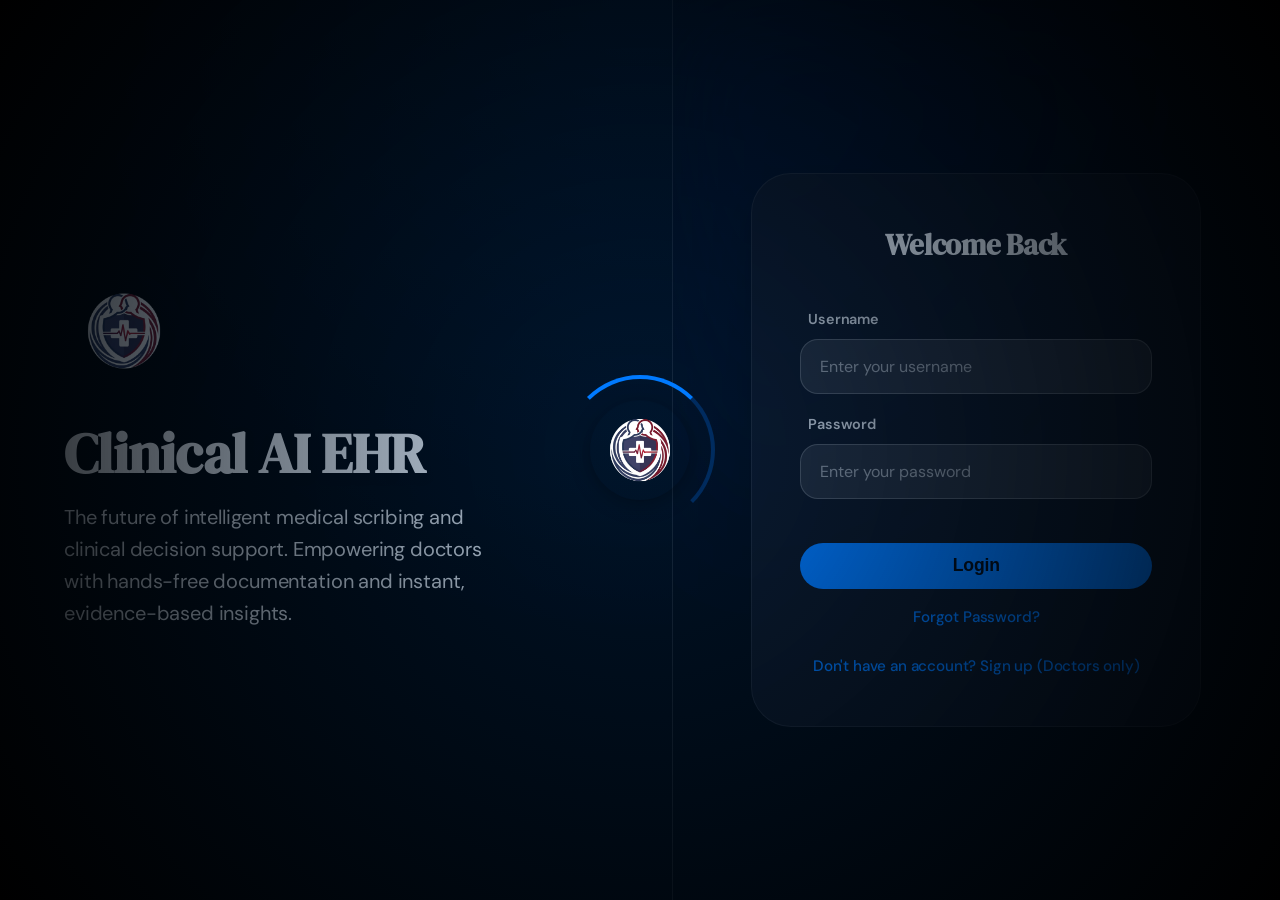
==== admin.html @ ba279bf6 "refactor: clean up non-essential files, optimize dashboard design, and implement scoped reports, med" ====
<!DOCTYPE html>
<html lang="en">
<head>
  <meta charset="UTF-8">
  <meta name="viewport" content="width=device-width, initial-scale=1.0">
  <title>Admin Dashboard — Health Sync EHR</title>
  <link rel="icon" type="image/png" href="favicon.png">
  <link href="https://fonts.googleapis.com/css2?family=DM+Sans:wght@400;500;600;700&family=DM+Serif+Display&display=swap" rel="stylesheet">
  <script src="storage.js"></script>
  <style>
    *, *::before, *::after { box-sizing: border-box; margin: 0; padding: 0; }

    :root {
      --bg-color: #000000;
      --card-bg: rgba(18, 18, 24, 0.7);
      --text-main: #ffffff;
      --text-muted: rgba(255, 255, 255, 0.6);
      --border-color: rgba(255, 255, 255, 0.08);
      --primary-color: #007aff;
      --primary-hover: #0063cc;
      --primary-light: rgba(0, 122, 255, 0.15);
      --danger-color: #ff3b30;
      --danger-hover: #d62b22;
      --shadow: 0 20px 40px -10px rgba(0, 0, 0, 0.6), 0 10px 20px -5px rgba(0, 0, 0, 0.3);
      --blur-intensity: blur(40px) saturate(180%);
    }

    body {
      font-family: 'DM Sans', sans-serif;
      background-color: var(--bg-color);
      background-image: radial-gradient(circle at 50% 0%, rgba(0, 122, 255, 0.1) 0%, transparent 60%);
      background-attachment: fixed;
      color: var(--text-main);
      min-height: 100vh;
      overflow: hidden;
    }

    /* ─── Shell Layout ─────────────────────────────── */
    .admin-shell {
      display: flex;
      height: 100vh;
      overflow: hidden;
    }

    /* ─── Sidebar ────────────────────────────────── */
    .admin-sidebar {
      width: 68px;
      background: rgba(18, 18, 24, 0.95);
      border-right: 1px solid var(--border-color);
      display: flex;
      flex-direction: column;
      align-items: center;
      padding: 16px 0 20px;
      gap: 0;
      flex-shrink: 0;
      z-index: 100;
    }

    .sidebar-logo {
      width: 40px;
      height: 40px;
      margin-bottom: 28px;
    }
    .sidebar-logo img {
      width: 40px;
      height: 40px;
      border-radius: 10px;
      object-fit: contain;
    }

    .sidebar-nav {
      display: flex;
      flex-direction: column;
      align-items: center;
      gap: 4px;
      flex: 1;
    }

    .nav-item {
      width: 44px;
      height: 44px;
      border-radius: 12px;
      border: none;
      background: transparent;
      color: rgba(255,255,255,0.45);
      cursor: pointer;
      display: flex;
      align-items: center;
      justify-content: center;
      transition: all 0.18s ease;
      position: relative;
    }
    .nav-item:hover {
      background: rgba(255,255,255,0.1);
      color: rgba(255,255,255,0.85);
    }
    .nav-item.active {
      background: var(--primary-color);
      color: #fff;
      box-shadow: 0 4px 14px var(--primary-light);
    }
    .nav-item svg { width: 20px; height: 20px; }

    .nav-tooltip {
      position: absolute;
      left: 54px;
      background: #1d1d2e;
      color: #fff;
      font-size: 11px;
      font-weight: 600;
      padding: 4px 10px;
      border-radius: 6px;
      white-space: nowrap;
      opacity: 0;
      pointer-events: none;
      transition: opacity 0.15s;
      z-index: 999;
    }
    .nav-item:hover .nav-tooltip { opacity: 1; }

    .sidebar-divider {
      width: 32px;
      height: 1px;
      background: rgba(255,255,255,0.1);
      margin: 8px 0;
    }

    .sidebar-footer {
      display: flex;
      flex-direction: column;
      align-items: center;
      gap: 4px;
    }

    /* ─── Main Area ──────────────────────────────── */
    .admin-main {
      flex: 1;
      display: flex;
      flex-direction: column;
      overflow: hidden;
    }

    /* ─── Top Bar ─────────────────────────────────── */
    .admin-topbar {
      height: 60px;
      background: rgba(18, 18, 24, 0.7);
      backdrop-filter: var(--blur-intensity);
      -webkit-backdrop-filter: var(--blur-intensity);
      border-bottom: 1px solid var(--border-color);
      display: flex;
      align-items: center;
      justify-content: space-between;
      padding: 0 28px;
      flex-shrink: 0;
    }

    .breadcrumb {
      display: flex;
      align-items: center;
      gap: 6px;
      font-size: 13px;
      font-weight: 500;
    }
    .breadcrumb-root { color: var(--text-muted); }
    .breadcrumb-sep { color: rgba(255, 255, 255, 0.3); }
    .breadcrumb-current { color: var(--text-main); font-weight: 700; }

    .topbar-right {
      display: flex;
      align-items: center;
      gap: 10px;
    }

    .icon-btn {
      width: 36px;
      height: 36px;
      border-radius: 10px;
      border: 1px solid var(--border-color);
      background: rgba(255, 255, 255, 0.05);
      cursor: pointer;
      display: flex;
      align-items: center;
      justify-content: center;
      color: var(--text-muted);
      transition: all 0.15s;
    }
    .icon-btn:hover { background: rgba(255, 255, 255, 0.1); color: var(--text-main); }
    .icon-btn svg { width: 16px; height: 16px; }

    .admin-avatar {
      display: flex;
      align-items: center;
      gap: 9px;
      padding: 5px 12px 5px 5px;
      border-radius: 12px;
      border: 1px solid var(--border-color);
      background: rgba(255, 255, 255, 0.05);
      cursor: default;
    }
    .avatar-circle {
      width: 30px;
      height: 30px;
      border-radius: 50%;
      background: linear-gradient(135deg, var(--primary-color), #0d47a1);
      color: #fff;
      font-weight: 700;
      font-size: 13px;
      display: flex;
      align-items: center;
      justify-content: center;
    }
    .avatar-info { line-height: 1.3; }
    .avatar-name { font-size: 12px; font-weight: 700; color: var(--text-main); display: block; }
    .avatar-role { font-size: 10px; color: var(--text-muted); display: block; }

    /* ─── Content ─────────────────────────────────── */
    .admin-content {
      flex: 1;
      overflow-y: auto;
      padding: 28px;
    }

    /* ─── Section Pages ──────────────────────────── */
    .admin-section-page { display: none; }
    .admin-section-page.active { display: block; }

    .section-header {
      display: flex;
      justify-content: space-between;
      align-items: flex-start;
      margin-bottom: 24px;
    }
    .page-title {
      font-family: 'DM Serif Display', serif;
      font-size: 26px;
      color: var(--text-main);
      font-weight: 700;
    }
    .page-sub { font-size: 13px; color: var(--text-muted); margin-top: 3px; }

    /* ─── Stat Cards Row ─────────────────────────── */
    .stats-row {
      display: flex;
      gap: 16px;
      margin-bottom: 24px;
    }
    .stat-card {
      flex: 1;
      background: var(--card-bg);
      backdrop-filter: var(--blur-intensity);
      -webkit-backdrop-filter: var(--blur-intensity);
      border-radius: 14px;
      padding: 18px 20px;
      border: 1px solid var(--border-color);
      box-shadow: var(--shadow);
      color: var(--text-main);
    }
    .stat-card-label {
      font-size: 11px;
      color: var(--text-muted);
      font-weight: 600;
      text-transform: uppercase;
      letter-spacing: .05em;
      margin-bottom: 6px;
    }
    .stat-card-value {
      font-family: 'DM Serif Display', serif;
      font-size: 32px;
      font-weight: 700;
      line-height: 1;
    }
    .stat-card-sub { font-size: 11px; color: var(--text-muted); margin-top: 4px; }
    .val-blue { color: var(--primary-color); }
    .val-green { color: #34c759; }
    .val-purple { color: #5856d6; }
    .val-amber { color: #ff9500; }
    .val-red { color: var(--danger-color); }

    /* ─── Tab Bar ─────────────────────────────────── */
    .tab-bar {
      display: flex;
      gap: 0;
      border-bottom: 2px solid var(--border-color);
      margin-bottom: 20px;
    }
    .tab-btn {
      padding: 9px 20px;
      border: none;
      background: none;
      font-size: 13px;
      font-weight: 600;
      color: var(--text-muted);
      cursor: pointer;
      border-bottom: 2px solid transparent;
      margin-bottom: -2px;
      transition: all 0.15s;
    }
    .tab-btn.active {
      color: var(--primary-color);
      border-bottom-color: var(--primary-color);
    }
    .tab-btn:hover:not(.active) { color: var(--text-main); }

    /* ─── Card Grid ──────────────────────────────── */
    .card-grid {
      display: grid;
      grid-template-columns: repeat(3, 1fr);
      gap: 16px;
    }

    .item-card {
      background: var(--card-bg);
      backdrop-filter: var(--blur-intensity);
      -webkit-backdrop-filter: var(--blur-intensity);
      border: 1px solid var(--border-color);
      border-radius: 14px;
      padding: 18px;
      box-shadow: var(--shadow);
      display: flex;
      flex-direction: column;
      gap: 10px;
      color: var(--text-main);
    }

    .card-id-row {
      display: flex;
      justify-content: space-between;
      align-items: center;
    }
    .card-id { font-size: 12px; font-weight: 700; color: var(--text-muted); }
    .badge {
      font-size: 10px;
      font-weight: 700;
      padding: 3px 9px;
      border-radius: 99px;
      text-transform: uppercase;
      letter-spacing: .04em;
    }
    .badge-pending { background: #fff3cd; color: #856404; }
    .badge-active { background: #d1e7dd; color: #0a3622; }
    .badge-queue { background: #cfe2ff; color: #084298; }

    .card-info-grid {
      display: grid;
      grid-template-columns: 1fr 1fr;
      gap: 6px 12px;
    }
    .info-field {}
    .info-label { font-size: 10px; color: var(--text-muted); font-weight: 600; text-transform: uppercase; letter-spacing: .04em; }
    .info-value { font-size: 12px; color: var(--text-main); font-weight: 600; margin-top: 1px; }

    .card-actions {
      display: flex;
      gap: 8px;
      margin-top: 4px;
    }
    .btn-decline {
      flex: 1;
      padding: 8px;
      border-radius: 8px;
      border: 1px solid var(--border-color);
      background: rgba(255, 255, 255, 0.05);
      color: var(--danger-color);
      font-weight: 700;
      font-size: 12px;
      cursor: pointer;
      transition: all 0.15s;
    }
    .btn-decline:hover { background: rgba(255, 59, 48, 0.15); border-color: var(--danger-color); }
    .btn-approve {
      flex: 2;
      padding: 8px;
      border-radius: 8px;
      border: none;
      background: var(--primary-color);
      color: #fff;
      font-weight: 700;
      font-size: 12px;
      cursor: pointer;
      transition: all 0.15s;
    }
    .btn-approve:hover { background: var(--primary-hover); }

    /* ─── White Panel ────────────────────────────── */
    .white-panel {
      background: var(--card-bg);
      backdrop-filter: var(--blur-intensity);
      -webkit-backdrop-filter: var(--blur-intensity);
      border: 1px solid var(--border-color);
      border-radius: 14px;
      padding: 22px;
      box-shadow: var(--shadow);
      margin-bottom: 16px;
      color: var(--text-main);
    }
    .white-panel h3 {
      font-size: 15px;
      font-weight: 700;
      color: var(--text-main);
      margin-bottom: 14px;
    }

    /* ─── Form Styles ────────────────────────────── */
    .form-row { display: flex; gap: 14px; margin-bottom: 14px; }
    .form-group { display: flex; flex-direction: column; gap: 5px; flex: 1; }
    .form-group label { font-size: 12px; font-weight: 600; color: var(--text-muted); }
    .form-control {
      padding: 9px 12px;
      border-radius: 9px;
      border: 1px solid var(--border-color);
      font-size: 13px;
      font-family: 'DM Sans', sans-serif;
      background: rgba(255, 255, 255, 0.05);
      color: var(--text-main);
      transition: border-color 0.15s;
    }
    .form-control:focus { outline: none; border-color: var(--primary-color); }

    .btn-primary-full {
      width: 100%;
      padding: 11px;
      border-radius: 10px;
      border: none;
      background: var(--primary-color);
      color: #fff;
      font-weight: 700;
      font-size: 14px;
      cursor: pointer;
      font-family: 'DM Sans', sans-serif;
      margin-top: 6px;
      transition: background 0.15s;
    }
    .btn-primary-full:hover { background: var(--primary-hover); }

    .toggle-row { display: flex; gap: 10px; margin-bottom: 16px; }
    .toggle-btn {
      flex: 1;
      padding: 9px;
      border-radius: 9px;
      border: 1px solid var(--border-color);
      background: rgba(255, 255, 255, 0.05);
      color: var(--text-muted);
      font-weight: 600;
      font-size: 13px;
      cursor: pointer;
      font-family: 'DM Sans', sans-serif;
      transition: all 0.15s;
    }
    .toggle-btn.active-toggle {
      background: var(--primary-color);
      color: #fff;
      border-color: var(--primary-color);
    }

    /* ─── Doctor List Item ───────────────────────── */
    .doctor-item {
      display: flex;
      justify-content: space-between;
      align-items: center;
      padding: 10px 0;
      border-bottom: 1px solid var(--border-color);
    }
    .doctor-item:last-child { border-bottom: none; }

    /* ─── Analytics Cards ────────────────────────── */
    .analytics-grid {
      display: grid;
      grid-template-columns: 1.3fr 1fr;
      gap: 16px;
      margin-bottom: 16px;
    }
    .analytics-row-item {
      display: flex;
      justify-content: space-between;
      padding: 7px 0;
      border-bottom: 1px solid var(--border-color);
      font-size: 13px;
    }
    .analytics-row-item:last-child { border-bottom: none; }
    .analytics-row-item span:first-child { font-weight: 600; color: var(--text-main); }
    .analytics-row-item span:last-child { font-weight: 700; color: var(--primary-color); }

    .daily-row {
      display: flex;
      align-items: center;
      padding: 6px 0;
      border-bottom: 1px dashed var(--border-color);
      gap: 12px;
      font-size: 12px;
    }
    .daily-date { width: 86px; flex-shrink: 0; color: var(--text-muted); }
    .daily-bar-track { flex: 1; height: 6px; background: rgba(255, 255, 255, 0.08); border-radius: 3px; overflow: hidden; }
    .daily-bar-fill { height: 100%; background: var(--primary-color); border-radius: 3px; }
    .daily-count { width: 64px; text-align: right; font-weight: 700; color: var(--text-main); }

    /* ─── Overview List ──────────────────────────── */
    .overview-card {
      background: var(--card-bg);
      backdrop-filter: var(--blur-intensity);
      -webkit-backdrop-filter: var(--blur-intensity);
      border: 1px solid var(--border-color);
      border-radius: 12px;
      padding: 16px;
      display: flex;
      align-items: center;
      gap: 14px;
      margin-bottom: 10px;
      color: var(--text-main);
    }
    .overview-avatar {
      width: 42px; height: 42px; border-radius: 50%;
      background: linear-gradient(135deg, var(--primary-color), #0d47a1);
      display: flex; align-items: center; justify-content: center;
      color: #fff; font-weight: 700; font-size: 15px; flex-shrink: 0;
    }

    /* ─── Queue Card ────────────────────────────── */
    .queue-card {
      background: var(--card-bg);
      backdrop-filter: var(--blur-intensity);
      -webkit-backdrop-filter: var(--blur-intensity);
      border: 1px solid var(--border-color);
      border-radius: 14px;
      padding: 16px 18px;
      margin-bottom: 10px;
      display: flex;
      justify-content: space-between;
      align-items: center;
      box-shadow: var(--shadow);
      color: var(--text-main);
    }
    .queue-card-info { display: flex; flex-direction: column; gap: 3px; }
    .queue-card-name { font-size: 14px; font-weight: 700; color: var(--text-main); }
    .queue-card-meta { font-size: 12px; color: var(--text-muted); }
    .queue-card-right { display: flex; align-items: center; gap: 10px; }

    /* ─── Status ─────────────────────────────────── */
    #registration-status, #upload-status {
      font-size: 13px;
      font-weight: 600;
      margin-top: 10px;
      padding: 8px 14px;
      border-radius: 8px;
    }

    /* ─── Placeholder ────────────────────────────── */
    .placeholder-text {
      color: var(--text-muted);
      font-size: 13px;
      font-style: italic;
      padding: 12px 0;
      text-align: center;
    }
    .hidden { display: none !important; }

    /* ─── Scrollbar ──────────────────────────────── */
    .admin-content::-webkit-scrollbar { width: 5px; }
    .admin-content::-webkit-scrollbar-track { background: transparent; }
    .admin-content::-webkit-scrollbar-thumb { background: rgba(255, 255, 255, 0.2); border-radius: 99px; }
  </style>
</head>
<body>

<div class="admin-shell">

  <!-- ═══════ SIDEBAR ═══════ -->
  <nav class="admin-sidebar">
    <div class="sidebar-logo">
      <img src="logo.png?v=2" alt="HealthSync">
    </div>

    <div class="sidebar-nav">
      <!-- Queue -->
      <button class="nav-item active" data-section="queue" onclick="showSection('queue', 'Live Queue')">
        <svg viewBox="0 0 24 24" fill="none" stroke="currentColor" stroke-width="2" stroke-linecap="round" stroke-linejoin="round"><rect x="3" y="3" width="7" height="7"/><rect x="14" y="3" width="7" height="7"/><rect x="14" y="14" width="7" height="7"/><rect x="3" y="14" width="7" height="7"/></svg>
        <span class="nav-tooltip">Live Queue</span>
      </button>

      <!-- Registration -->
      <button class="nav-item" data-section="registration" onclick="showSection('registration', 'Patient Registration')">
        <svg viewBox="0 0 24 24" fill="none" stroke="currentColor" stroke-width="2" stroke-linecap="round" stroke-linejoin="round"><path d="M16 21v-2a4 4 0 0 0-4-4H6a4 4 0 0 0-4 4v2"/><circle cx="9" cy="7" r="4"/><line x1="19" y1="8" x2="19" y2="14"/><line x1="22" y1="11" x2="16" y2="11"/></svg>
        <span class="nav-tooltip">Register Patient</span>
      </button>

      <!-- Doctor Approvals -->
      <button class="nav-item" data-section="approvals" onclick="showSection('approvals', 'Doctor Approvals')">
        <svg viewBox="0 0 24 24" fill="none" stroke="currentColor" stroke-width="2" stroke-linecap="round" stroke-linejoin="round"><path d="M22 11.08V12a10 10 0 1 1-5.93-9.14"/><polyline points="22 4 12 14.01 9 11.01"/></svg>
        <span class="nav-tooltip">Doctor Approvals</span>
      </button>

      <!-- Analytics -->
      <button class="nav-item" data-section="analytics" onclick="showSection('analytics', 'Clinic Analytics')">
        <svg viewBox="0 0 24 24" fill="none" stroke="currentColor" stroke-width="2" stroke-linecap="round" stroke-linejoin="round"><line x1="18" y1="20" x2="18" y2="10"/><line x1="12" y1="20" x2="12" y2="4"/><line x1="6" y1="20" x2="6" y2="14"/></svg>
        <span class="nav-tooltip">Clinic Analytics</span>
      </button>

      <!-- Guidelines -->
      <button class="nav-item" data-section="guidelines" onclick="showSection('guidelines', 'Medical Guidelines')">
        <svg viewBox="0 0 24 24" fill="none" stroke="currentColor" stroke-width="2" stroke-linecap="round" stroke-linejoin="round"><path d="M14 2H6a2 2 0 0 0-2 2v16a2 2 0 0 0 2 2h12a2 2 0 0 0 2-2V8z"/><polyline points="14 2 14 8 20 8"/><line x1="16" y1="13" x2="8" y2="13"/><line x1="16" y1="17" x2="8" y2="17"/><polyline points="10 9 9 9 8 9"/></svg>
        <span class="nav-tooltip">Medical Guidelines</span>
      </button>

      <!-- System Overview -->
      <button class="nav-item" data-section="overview" onclick="showSection('overview', 'System Overview')">
        <svg viewBox="0 0 24 24" fill="none" stroke="currentColor" stroke-width="2" stroke-linecap="round" stroke-linejoin="round"><circle cx="12" cy="12" r="10"/><line x1="12" y1="8" x2="12" y2="12"/><line x1="12" y1="16" x2="12.01" y2="16"/></svg>
        <span class="nav-tooltip">System Overview</span>
      </button>
    </div>

    <div class="sidebar-footer">
      <div class="sidebar-divider"></div>
      <button class="nav-item" onclick="window.open('manual.html','_blank')" title="Help Manual">
        <svg viewBox="0 0 24 24" fill="none" stroke="currentColor" stroke-width="2" stroke-linecap="round" stroke-linejoin="round"><circle cx="12" cy="12" r="10"/><path d="M9.09 9a3 3 0 0 1 5.83 1c0 2-3 3-3 3"/><line x1="12" y1="17" x2="12.01" y2="17"/></svg>
        <span class="nav-tooltip">Help Manual</span>
      </button>
      <button class="nav-item" id="logout-btn" title="Logout">
        <svg viewBox="0 0 24 24" fill="none" stroke="currentColor" stroke-width="2" stroke-linecap="round" stroke-linejoin="round"><path d="M9 21H5a2 2 0 0 1-2-2V5a2 2 0 0 1 2-2h4"/><polyline points="16 17 21 12 16 7"/><line x1="21" y1="12" x2="9" y2="12"/></svg>
        <span class="nav-tooltip">Logout</span>
      </button>
    </div>
  </nav>

  <!-- ═══════ MAIN ═══════ -->
  <div class="admin-main">

    <!-- Top Bar -->
    <header class="admin-topbar">
      <div class="breadcrumb">
        <span class="breadcrumb-root">Admin</span>
        <span class="breadcrumb-sep">›</span>
        <span class="breadcrumb-current" id="breadcrumb-current">Live Queue</span>
      </div>
      <div class="topbar-right">
        <button class="icon-btn">
          <svg viewBox="0 0 24 24" fill="none" stroke="currentColor" stroke-width="2" stroke-linecap="round" stroke-linejoin="round"><circle cx="11" cy="11" r="8"/><line x1="21" y1="21" x2="16.65" y2="16.65"/></svg>
        </button>
        <button class="icon-btn">
          <svg viewBox="0 0 24 24" fill="none" stroke="currentColor" stroke-width="2" stroke-linecap="round" stroke-linejoin="round"><path d="M18 8A6 6 0 0 0 6 8c0 7-3 9-3 9h18s-3-2-3-9"/><path d="M13.73 21a2 2 0 0 1-3.46 0"/></svg>
        </button>
        <div class="admin-avatar">
          <div class="avatar-circle" id="avatar-initial">A</div>
          <div class="avatar-info">
            <span class="avatar-name" id="admin-display-name">Admin</span>
            <span class="avatar-role">as a Administrator</span>
          </div>
        </div>
      </div>
    </header>

    <!-- Content -->
    <div class="admin-content">

      <!-- ══ SECTION: Live Queue ══ -->
      <section class="admin-section-page active" id="section-queue">
        <div class="section-header">
          <div>
            <h1 class="page-title">Live Consultation Queue</h1>
            <p class="page-sub">Patients currently waiting. You can reassign them if needed.</p>
          </div>
        </div>
        <!-- Stats -->
        <div class="stats-row" id="queue-stats-row">
          <div class="stat-card">
            <div class="stat-card-label">Total in Queue</div>
            <div class="stat-card-value val-blue" id="queue-stat-total">—</div>
            <div class="stat-card-sub">Across all doctors</div>
          </div>
          <div class="stat-card">
            <div class="stat-card-label">Doctors Active</div>
            <div class="stat-card-value val-green" id="queue-stat-doctors">—</div>
            <div class="stat-card-sub">With waiting patients</div>
          </div>
        </div>
        <!-- Content -->
        <div class="white-panel">
          <div id="live-queue-container" style="display:flex;flex-direction:column;gap:10px;">
            <p class="placeholder-text">No patients currently in queue.</p>
          </div>
        </div>
      </section>

      <!-- ══ SECTION: Patient Registration ══ -->
      <section class="admin-section-page" id="section-registration">
        <div class="section-header" style="max-width:680px; margin: 0 auto 24px auto;">
          <div>
            <h1 class="page-title">Patient Registration</h1>
            <p class="page-sub">Register a new patient or queue a returning patient for consultation.</p>
          </div>
        </div>
        <div class="white-panel" style="max-width:680px; margin: 0 auto;">
          <h3>Registration Mode</h3>
          <div class="toggle-row">
            <button id="mode-new-btn" class="toggle-btn active-toggle" type="button">New Registration</button>
            <button id="mode-returning-btn" class="toggle-btn" type="button">Returning Patient</button>
          </div>
          <form id="patient-registration-form">
            <div id="new-patient-fields">
              <div class="form-row">
                <div class="form-group" style="flex:2">
                  <label>Patient Full Name</label>
                  <input class="form-control" type="text" id="reg-name" placeholder="e.g. Ahmad Farhan" required>
                </div>
                <div class="form-group" style="flex:1">
                  <label>Age</label>
                  <input class="form-control" type="number" id="reg-age" placeholder="e.g. 29" required>
                </div>
              </div>
              <div class="form-row">
                <div class="form-group" style="flex:1">
                  <label>Gender</label>
                  <select class="form-control" id="reg-gender" required>
                    <option value="Male">Male</option>
                    <option value="Female">Female</option>
                  </select>
                </div>
                <div class="form-group" style="flex:2">
                  <label>IC Number</label>
                  <input class="form-control" type="text" id="reg-ic" placeholder="e.g. 950102145693" required>
                </div>
              </div>
            </div>
            <div id="returning-patient-fields" class="hidden">
              <div class="form-group" style="margin-bottom:14px;">
                <label>Select Registered Patient</label>
                <select class="form-control" id="reg-patient-select">
                  <option value="">-- Choose a patient --</option>
                </select>
              </div>
            </div>
            <div class="form-group" style="margin-bottom:6px;">
              <label>Assign to Doctor</label>
              <select class="form-control" id="reg-doctor-select" required>
                <option value="">-- Choose a Doctor --</option>
              </select>
            </div>
            <button type="submit" class="btn-primary-full" id="register-submit-btn">Queue Patient for Consultation</button>
          </form>
          <div id="registration-status"></div>
        </div>
      </section>

      <!-- ══ SECTION: Doctor Approvals ══ -->
      <section class="admin-section-page" id="section-approvals">
        <div class="section-header">
          <div>
            <h1 class="page-title">Doctor Approvals</h1>
            <p class="page-sub">Review and approve pending doctor account registrations.</p>
          </div>
        </div>
        <!-- Stats -->
        <div class="stats-row">
          <div class="stat-card">
            <div class="stat-card-label">Pending Approvals</div>
            <div class="stat-card-value val-amber" id="approvals-stat-count">—</div>
            <div class="stat-card-sub">Awaiting review</div>
          </div>
        </div>
        <!-- Card Grid -->
        <div class="card-grid" id="pending-list">
          <!-- Loaded dynamically -->
        </div>
        <p class="placeholder-text hidden" id="approvals-empty-msg">No pending approvals.</p>
      </section>

      <!-- ══ SECTION: Analytics ══ -->
      <section class="admin-section-page" id="section-analytics">
        <div class="section-header">
          <div>
            <h1 class="page-title">Monthly Clinic Analytics</h1>
            <p class="page-sub">Clinic-wide statistics for patient visits and consultations.</p>
          </div>
          <div style="display:flex;align-items:center;gap:10px;">
            <input type="month" id="report-month-select" class="form-control" style="width:auto;">
            <button id="load-report-btn" class="btn-approve" style="width:auto;padding:9px 20px;border-radius:10px;">Generate Report</button>
          </div>
        </div>

        <!-- Stat Cards -->
        <div class="stats-row">
          <div class="stat-card">
            <div class="stat-card-label">Total Patient Visits</div>
            <div class="stat-card-value val-blue" id="report-total-visits">0</div>
            <div class="stat-card-sub">Encounters this month</div>
          </div>
          <div class="stat-card">
            <div class="stat-card-label">Unique Patients Seen</div>
            <div class="stat-card-value val-green" id="report-unique-patients">0</div>
            <div class="stat-card-sub">Distinct individuals</div>
          </div>
          <div class="stat-card">
            <div class="stat-card-label">New Registrations</div>
            <div class="stat-card-value val-purple" id="report-new-registrations">0</div>
            <div class="stat-card-sub">New patients this month</div>
          </div>
        </div>

        <!-- Analytics Panels -->
        <div class="analytics-grid">
          <div class="white-panel" style="margin-bottom:0">
            <h3>Consultations by Medical Officer</h3>
            <div id="report-doctor-summary-list">
              <p class="placeholder-text">Generate a report to see data.</p>
            </div>
          </div>
          <div class="white-panel" style="margin-bottom:0;display:flex;flex-direction:column;align-items:center;justify-content:center;text-align:center;gap:6px;">
            <div style="font-size:11px;color:#8e8e93;font-weight:600;text-transform:uppercase;letter-spacing:.05em;">New Patients This Month</div>
            <div style="font-family:'DM Serif Display',serif;font-size:4rem;font-weight:700;color:#5856d6;line-height:1" id="report-new-registrations-big">0</div>
            <div style="font-size:12px;color:#8e8e93;">patients registered</div>
          </div>
        </div>

        <div class="white-panel" style="margin-top:16px;">
          <h3>Daily Consultation Trends</h3>
          <div id="report-daily-breakdown-list" style="display:flex;flex-direction:column;gap:4px;">
            <p class="placeholder-text">Generate a report to see data.</p>
          </div>
        </div>
      </section>

      <!-- ══ SECTION: Guidelines ══ -->
      <section class="admin-section-page" id="section-guidelines">
        <div class="section-header">
          <div>
            <h1 class="page-title">Medical Guidelines</h1>
            <p class="page-sub">Upload PDF files for the Clinical Brain to reference during consultations.</p>
          </div>
        </div>
        <div class="white-panel" style="max-width:600px;">
          <h3>Upload New Guideline</h3>
          <form id="upload-guideline-form" style="display:flex;gap:12px;align-items:center;flex-wrap:wrap;">
            <input type="file" id="guideline-file" accept=".pdf" required class="form-control" style="flex:1;min-width:200px;">
            <button type="submit" class="btn-approve" id="upload-btn" style="padding:9px 20px;border-radius:10px;white-space:nowrap;">Upload Guideline</button>
          </form>
          <div id="upload-status"></div>
        </div>
        <div class="white-panel">
          <h3>Current Clinical Guidelines in System</h3>
          <div id="guidelines-list-container">
            <p class="placeholder-text">Loading guidelines...</p>
          </div>
        </div>
      </section>

      <!-- ══ SECTION: System Overview ══ -->
      <section class="admin-section-page" id="section-overview">
        <div class="section-header">
          <div>
            <h1 class="page-title">System Overview</h1>
            <p class="page-sub">All registered doctors and patients in the system.</p>
          </div>
        </div>
        <div class="white-panel">
          <div id="overview-list">
            <p class="placeholder-text">Loading system data...</p>
          </div>
        </div>
      </section>

    </div><!-- /admin-content -->
  </div><!-- /admin-main -->
</div><!-- /admin-shell -->

<script src="html2pdf.bundle.min.js"></script>
<script src="logo_base64.js?v=2"></script>

<script>
  // ─── Section Navigation ────────────────────────────────────
  function showSection(sectionId, label) {
    document.querySelectorAll('.admin-section-page').forEach(s => s.classList.remove('active'));
    document.querySelectorAll('.nav-item[data-section]').forEach(b => b.classList.remove('active'));
    document.getElementById('section-' + sectionId).classList.add('active');
    document.querySelector('.nav-item[data-section="' + sectionId + '"]').classList.add('active');
    document.getElementById('breadcrumb-current').textContent = label;
  }
</script>

<script src="admin.js"></script>

<script>
  // ─── Post-load: wire up avatar name and queue stat counters ──
  (function() {
    const fn = AppStorage.getItem('first_name') || '';
    const ln = AppStorage.getItem('last_name') || '';
    const name = (fn + ' ' + ln).trim() || 'Admin';
    const el = document.getElementById('admin-display-name');
    if (el) el.textContent = name;
    const initEl = document.getElementById('avatar-initial');
    if (initEl) initEl.textContent = (name[0] || 'A').toUpperCase();

    // Mirror new-registrations big number from the stat card
    const mirrorStat = () => {
      const src = document.getElementById('report-new-registrations');
      const big = document.getElementById('report-new-registrations-big');
      if (src && big) big.textContent = src.textContent;
    };
    const obs = new MutationObserver(mirrorStat);
    const src = document.getElementById('report-new-registrations');
    if (src) obs.observe(src, { childList: true, characterData: true, subtree: true });

    // Patch mode toggle buttons for new CSS classes
    const newBtn = document.getElementById('mode-new-btn');
    const retBtn = document.getElementById('mode-returning-btn');
    if (newBtn && retBtn) {
      newBtn.addEventListener('click', () => {
        newBtn.classList.add('active-toggle');
        retBtn.classList.remove('active-toggle');
      });
      retBtn.addEventListener('click', () => {
        retBtn.classList.add('active-toggle');
        newBtn.classList.remove('active-toggle');
      });
    }
  })();

  // ─── Queue stat counters (update after live queue loads) ──
  const _origLoadQueue = window.loadActiveQueue;
  window.__updateQueueStats = function() {
    const container = document.getElementById('live-queue-container');
    if (!container) return;
    const cards = container.querySelectorAll('.queue-card, .doctor-item, [data-queue-entry]');
    const total = cards.length;
    const totalEl = document.getElementById('queue-stat-total');
    if (totalEl) totalEl.textContent = total || '0';

    // Count unique doctors in queue (via doctor group headers)
    const headers = container.querySelectorAll('h4, h3, .queue-doctor-header');
    const docEl = document.getElementById('queue-stat-doctors');
    if (docEl) docEl.textContent = headers.length || (total > 0 ? '1' : '0');
  };

  // Observe live-queue-container for changes and update stats
  const queueObs = new MutationObserver(window.__updateQueueStats);
  const qc = document.getElementById('live-queue-container');
  if (qc) queueObs.observe(qc, { childList: true, subtree: true });

  // Observe pending-list to update approval count stat
  const pendingObs = new MutationObserver(() => {
    const list = document.getElementById('pending-list');
    const countEl = document.getElementById('approvals-stat-count');
    const emptyMsg = document.getElementById('approvals-empty-msg');
    if (!list || !countEl) return;
    const items = list.querySelectorAll('.item-card, .doctor-item, li');
    const count = items.length;
    countEl.textContent = count;
    if (emptyMsg) emptyMsg.classList.toggle('hidden', count > 0);
  });
  const pl = document.getElementById('pending-list');
  if (pl) pendingObs.observe(pl, { childList: true, subtree: true });
</script>

</body>
</html>
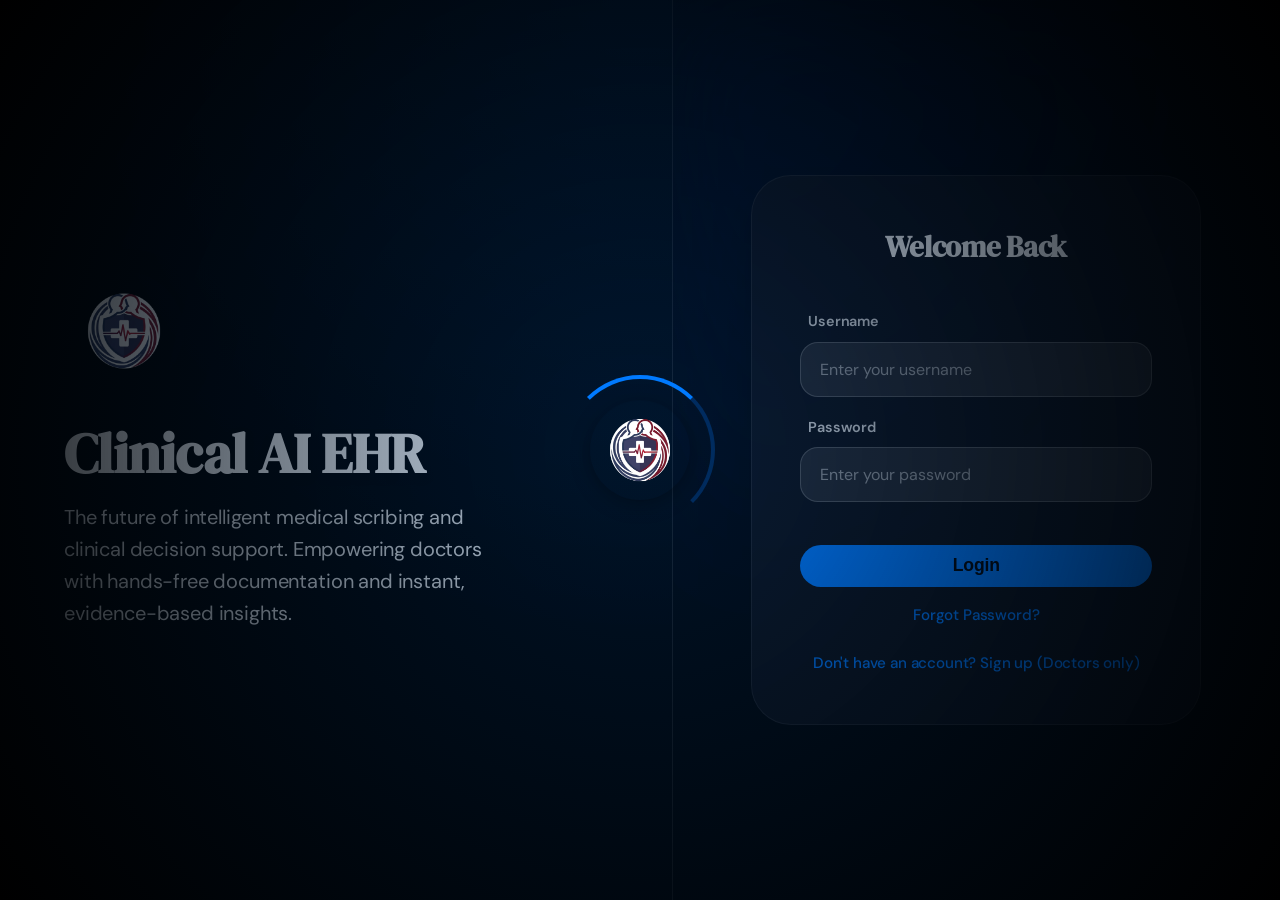
==== commit 318b3fd8: "feat: Add patient validation, returning patient search, DB cleanup, and cloud readiness configuratio" ====
--- a/admin.html
+++ b/admin.html
@@ -6,6 +6,7 @@
   <title>Admin Dashboard — Health Sync EHR</title>
   <link rel="icon" type="image/png" href="favicon.png">
   <link href="https://fonts.googleapis.com/css2?family=DM+Sans:wght@400;500;600;700&family=DM+Serif+Display&display=swap" rel="stylesheet">
+  <script src="config.js"></script>
   <script src="storage.js"></script>
   <style>
     *, *::before, *::after { box-sizing: border-box; margin: 0; padding: 0; }
@@ -171,6 +172,40 @@
       gap: 10px;
     }
 
+    /* Overview search bar — hidden by default, shown when overview active */
+    .overview-search-bar {
+      display: flex;
+      align-items: center;
+      gap: 8px;
+      background: rgba(255,255,255,0.06);
+      border: 1px solid var(--border-color);
+      border-radius: 10px;
+      padding: 0 12px;
+      height: 36px;
+      overflow: hidden;
+      max-width: 0;
+      opacity: 0;
+      pointer-events: none;
+      transition: max-width 0.35s ease, opacity 0.25s ease;
+    }
+    .overview-search-bar.visible {
+      max-width: 260px;
+      opacity: 1;
+      pointer-events: all;
+    }
+    .overview-search-bar input {
+      background: transparent;
+      border: none;
+      outline: none;
+      color: var(--text-main);
+      font-size: 13px;
+      width: 200px;
+      font-family: inherit;
+    }
+    .overview-search-bar input::placeholder {
+      color: var(--text-muted);
+    }
+
     .icon-btn {
       width: 36px;
       height: 36px;
@@ -345,7 +380,6 @@
       grid-template-columns: 1fr 1fr;
       gap: 6px 12px;
     }
-    .info-field {}
     .info-label { font-size: 10px; color: var(--text-muted); font-weight: 600; text-transform: uppercase; letter-spacing: .04em; }
     .info-value { font-size: 12px; color: var(--text-main); font-weight: 600; margin-top: 1px; }
 
@@ -600,6 +634,12 @@
         <span class="nav-tooltip">Medical Guidelines</span>
       </button>
 
+      <!-- MC Records -->
+      <button class="nav-item" data-section="mc-records" onclick="showSection('mc-records', 'MC Records')">
+        <svg viewBox="0 0 24 24" fill="none" stroke="currentColor" stroke-width="2" stroke-linecap="round" stroke-linejoin="round"><path d="M9 12h6"/><path d="M9 16h6"/><path d="M9 8h6"/><rect x="3" y="3" width="18" height="18" rx="2"/></svg>
+        <span class="nav-tooltip">MC Records</span>
+      </button>
+
       <!-- System Overview -->
       <button class="nav-item" data-section="overview" onclick="showSection('overview', 'System Overview')">
         <svg viewBox="0 0 24 24" fill="none" stroke="currentColor" stroke-width="2" stroke-linecap="round" stroke-linejoin="round"><circle cx="12" cy="12" r="10"/><line x1="12" y1="8" x2="12" y2="12"/><line x1="12" y1="16" x2="12.01" y2="16"/></svg>
@@ -631,12 +671,10 @@
         <span class="breadcrumb-current" id="breadcrumb-current">Live Queue</span>
       </div>
       <div class="topbar-right">
-        <button class="icon-btn">
-          <svg viewBox="0 0 24 24" fill="none" stroke="currentColor" stroke-width="2" stroke-linecap="round" stroke-linejoin="round"><circle cx="11" cy="11" r="8"/><line x1="21" y1="21" x2="16.65" y2="16.65"/></svg>
-        </button>
-        <button class="icon-btn">
-          <svg viewBox="0 0 24 24" fill="none" stroke="currentColor" stroke-width="2" stroke-linecap="round" stroke-linejoin="round"><path d="M18 8A6 6 0 0 0 6 8c0 7-3 9-3 9h18s-3-2-3-9"/><path d="M13.73 21a2 2 0 0 1-3.46 0"/></svg>
-        </button>
+        <div class="overview-search-bar" id="overview-search-wrap">
+          <svg viewBox="0 0 24 24" fill="none" stroke="currentColor" stroke-width="2" stroke-linecap="round" stroke-linejoin="round" style="width:15px;height:15px;flex-shrink:0;opacity:0.5;"><circle cx="11" cy="11" r="8"/><line x1="21" y1="21" x2="16.65" y2="16.65"/></svg>
+          <input type="text" id="overview-search-input" placeholder="Search doctors or patients…" oninput="filterOverview(this.value)" autocomplete="off">
+        </div>
         <div class="admin-avatar">
           <div class="avatar-circle" id="avatar-initial">A</div>
           <div class="avatar-info">
@@ -698,7 +736,7 @@
               <div class="form-row">
                 <div class="form-group" style="flex:2">
                   <label>Patient Full Name</label>
-                  <input class="form-control" type="text" id="reg-name" placeholder="e.g. Ahmad Farhan" required>
+                  <input class="form-control" type="text" id="reg-name" placeholder="e.g. Ahmad Farhan" pattern="[a-zA-Z\s]+" title="Letters and spaces only, no numbers or special characters" required>
                 </div>
                 <div class="form-group" style="flex:1">
                   <label>Age</label>
@@ -715,14 +753,16 @@
                 </div>
                 <div class="form-group" style="flex:2">
                   <label>IC Number</label>
-                  <input class="form-control" type="text" id="reg-ic" placeholder="e.g. 950102145693" required>
+                  <input class="form-control" type="text" id="reg-ic" placeholder="e.g. 950102145693" pattern="[0-9]+" title="Numbers only (digits 0-9)" required>
                 </div>
               </div>
             </div>
             <div id="returning-patient-fields" class="hidden">
               <div class="form-group" style="margin-bottom:14px;">
+                <label>Find Returning Patient</label>
+                <input class="form-control" type="text" id="reg-patient-search" placeholder="🔍 Type patient name or IC number..." style="margin-bottom: 8px;" autocomplete="off">
                 <label>Select Registered Patient</label>
-                <select class="form-control" id="reg-patient-select">
+                <select class="form-control" id="reg-patient-select" size="4" style="height: auto; max-height: 160px; min-height: 100px;">
                   <option value="">-- Choose a patient --</option>
                 </select>
               </div>
@@ -770,7 +810,23 @@
             <p class="page-sub">Clinic-wide statistics for patient visits and consultations.</p>
           </div>
           <div style="display:flex;align-items:center;gap:10px;">
-            <input type="month" id="report-month-select" class="form-control" style="width:auto;">
+            <select id="report-month-picker" class="form-control" style="width:auto;">
+              <option value="01">January</option>
+              <option value="02">February</option>
+              <option value="03">March</option>
+              <option value="04">April</option>
+              <option value="05">May</option>
+              <option value="06" selected>June</option>
+              <option value="07">July</option>
+              <option value="08">August</option>
+              <option value="09">September</option>
+              <option value="10">October</option>
+              <option value="11">November</option>
+              <option value="12">December</option>
+            </select>
+            <select id="report-year-picker" class="form-control" style="width:auto;"></select>
+            <!-- Hidden input kept for JS compatibility -->
+            <input type="hidden" id="report-month-select">
             <button id="load-report-btn" class="btn-approve" style="width:auto;padding:9px 20px;border-radius:10px;">Generate Report</button>
           </div>
         </div>
@@ -840,6 +896,32 @@
           </div>
         </div>
       </section>
+
+      <!-- ══ SECTION: MC Records ══ -->
+      <section class="admin-section-page" id="section-mc-records">
+        <div class="section-header">
+          <div>
+            <h1 class="page-title">MC Records</h1>
+            <p class="page-sub">All medical certificates issued by doctors. Click any row to preview.</p>
+          </div>
+        </div>
+        <div class="white-panel">
+          <div id="mc-records-container">
+            <p class="placeholder-text">Loading MC records…</p>
+          </div>
+        </div>
+      </section>
+
+      <!-- MC Preview Modal -->
+      <div id="mc-preview-modal" class="modal-overlay hidden" style="z-index:999;">
+        <div class="modal-box" style="max-width:760px; width:95%; max-height:90vh; overflow-y:auto; background:#fff; border-radius:16px; padding:0;">
+          <div style="display:flex; justify-content:space-between; align-items:center; padding:16px 24px; border-bottom:1px solid #e2e8f0;">
+            <h3 style="margin:0; color:#1a365d; font-size:1rem;">Medical Certificate Preview</h3>
+            <button id="close-mc-preview" style="background:none;border:none;font-size:1.4rem;cursor:pointer;color:#718096;">&times;</button>
+          </div>
+          <div id="mc-preview-content" style="padding:24px;"></div>
+        </div>
+      </div>
 
       <!-- ══ SECTION: System Overview ══ -->
       <section class="admin-section-page" id="section-overview">
@@ -871,6 +953,23 @@
     document.getElementById('section-' + sectionId).classList.add('active');
     document.querySelector('.nav-item[data-section="' + sectionId + '"]').classList.add('active');
     document.getElementById('breadcrumb-current').textContent = label;
+
+    // Show search bar only on System Overview
+    const searchWrap = document.getElementById('overview-search-wrap');
+    const searchInput = document.getElementById('overview-search-input');
+    if (searchWrap) {
+      if (sectionId === 'overview') {
+        searchWrap.classList.add('visible');
+      } else {
+        searchWrap.classList.remove('visible');
+        if (searchInput) { searchInput.value = ''; filterOverview(''); }
+      }
+    }
+
+    // Load MC records when that section is opened
+    if (sectionId === 'mc-records' && typeof window.loadMcRecords === 'function') {
+      window.loadMcRecords();
+    }
   }
 </script>
 
